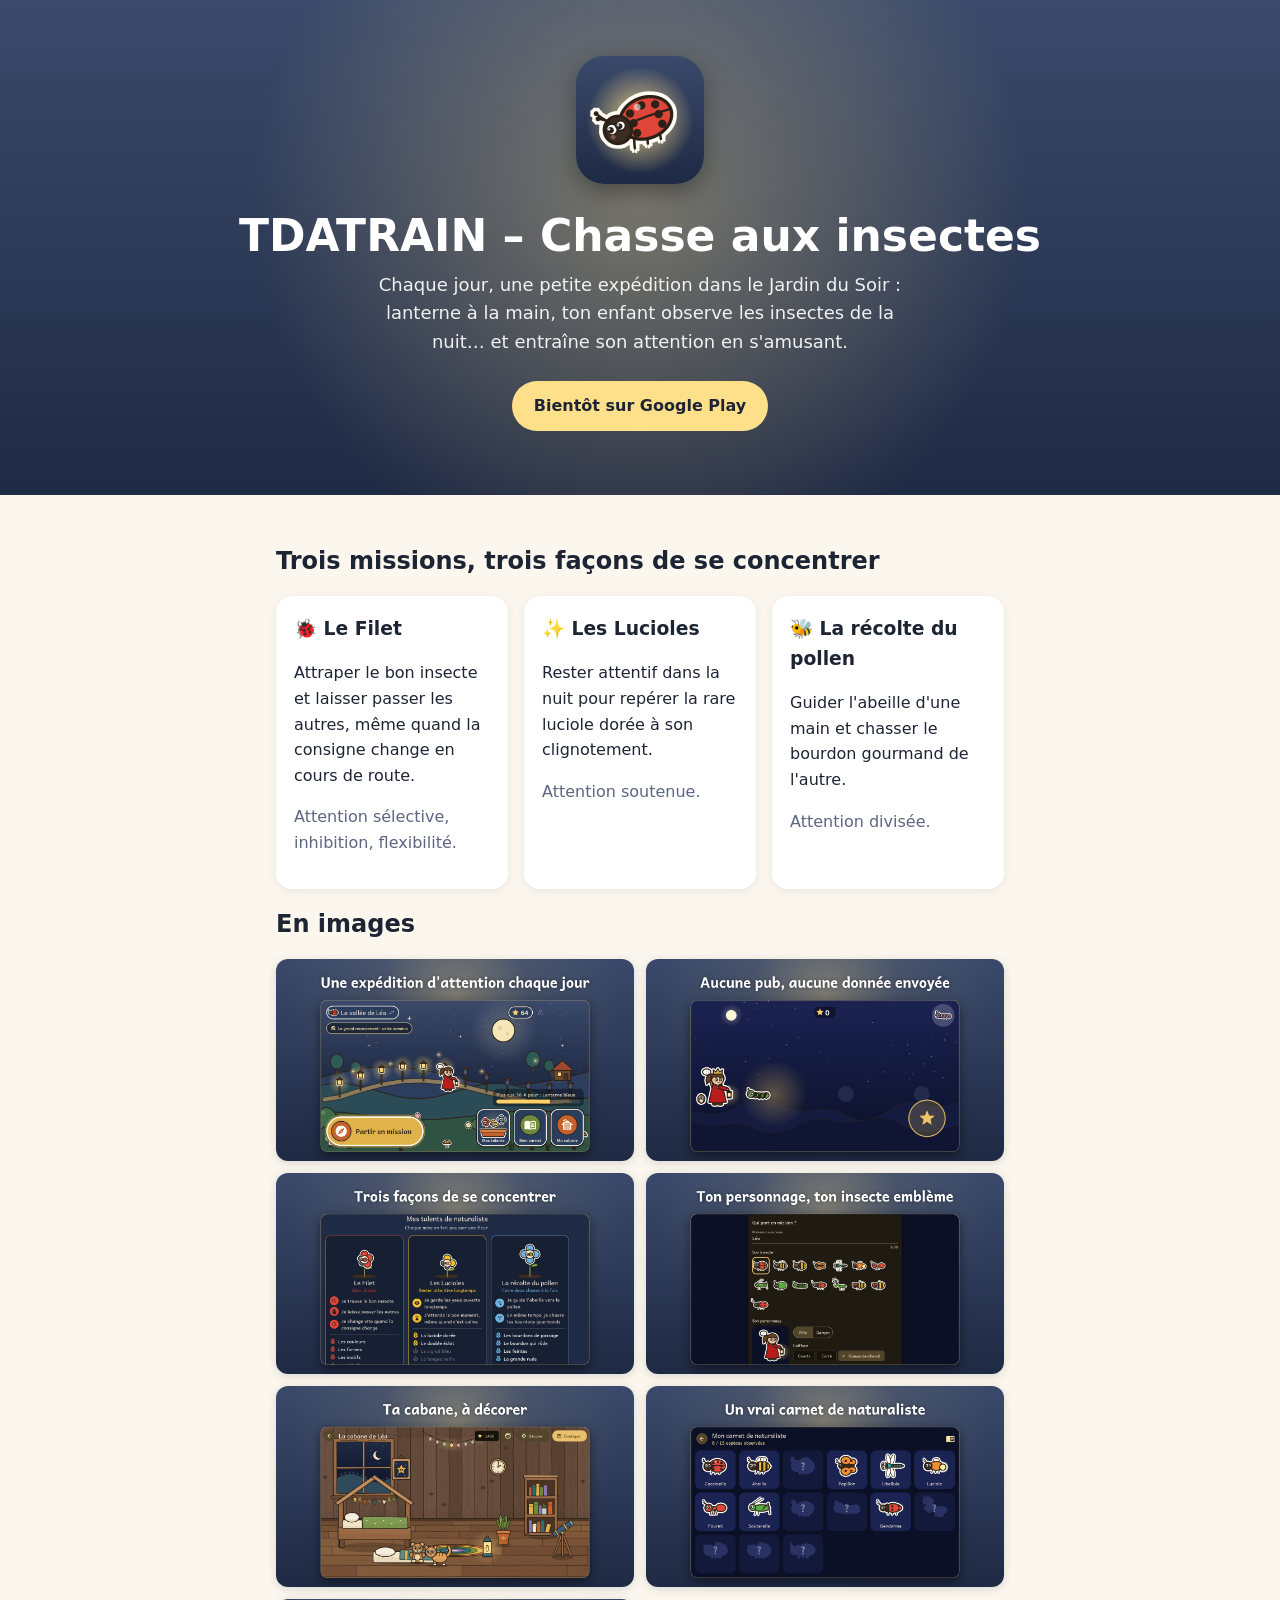
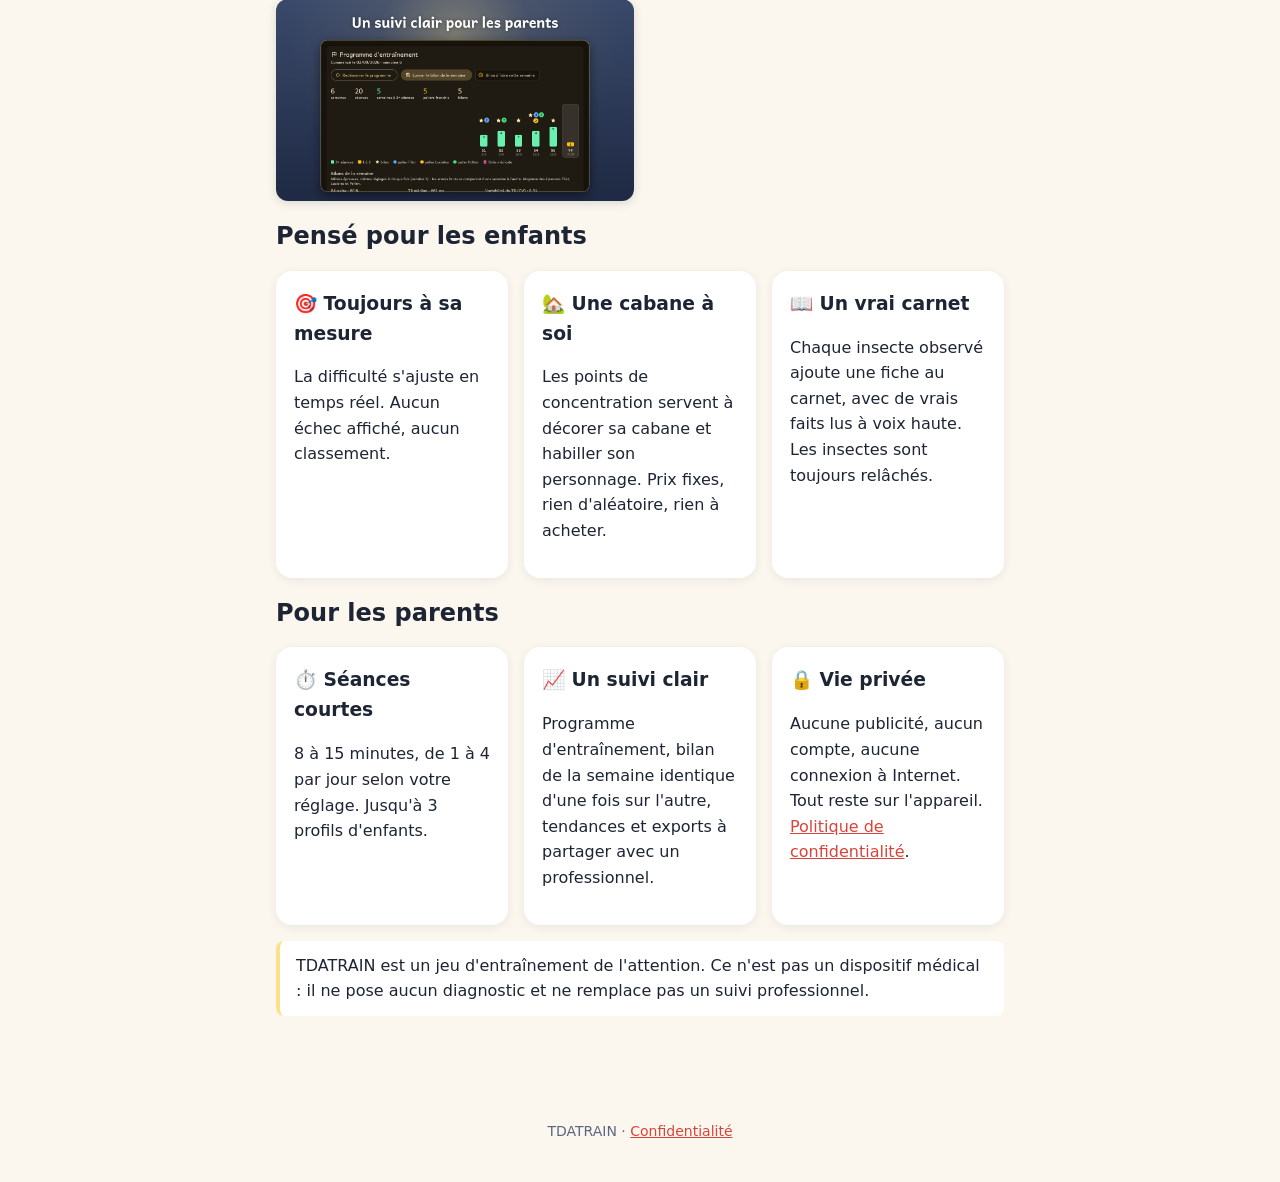
==== docs/index.html @ c97c9a5f "Add files via upload" ====
<!doctype html>
<html lang="fr">
<head>
<meta charset="utf-8">
<meta name="viewport" content="width=device-width, initial-scale=1">
<title>TDATRAIN</title>
<meta name="description" content="Un jeu d'attention tout doux pour les enfants : observer les insectes du Jardin du Soir. Sans publicité, sans Internet.">
<link rel="icon" href="icon-512.png">
<link rel="stylesheet" href="style.css">
</head>
<body>
<header class="hero">
  <img class="icon" src="icon-512.png" alt="Icône de TDATRAIN : une coccinelle">
  <h1>TDATRAIN – Chasse aux insectes</h1>
  <p>Chaque jour, une petite expédition dans le Jardin du Soir : lanterne à la main, ton enfant observe les insectes de la nuit… et entraîne son attention en s'amusant.</p>
  <a class="badge" href="#telecharger">Bientôt sur Google Play</a>
</header>

<main class="page">
  <h2>Trois missions, trois façons de se concentrer</h2>
  <div class="grid">
    <div class="card"><h3>🐞 Le Filet</h3><p>Attraper le bon insecte et laisser passer les autres, même quand la consigne change en cours de route.</p><p class="muted">Attention sélective, inhibition, flexibilité.</p></div>
    <div class="card"><h3>✨ Les Lucioles</h3><p>Rester attentif dans la nuit pour repérer la rare luciole dorée à son clignotement.</p><p class="muted">Attention soutenue.</p></div>
    <div class="card"><h3>🐝 La récolte du pollen</h3><p>Guider l'abeille d'une main et chasser le bourdon gourmand de l'autre.</p><p class="muted">Attention divisée.</p></div>
  </div>

  <h2>En images</h2>
  <div class="shots">
    <img src="img/1-accueil.png" alt="L'accueil : la vallée du Jardin du Soir" loading="lazy">
    <img src="img/2-mission.png" alt="Une mission en cours" loading="lazy">
    <img src="img/3-talents.png" alt="Les talents : trois fleurs qui grandissent" loading="lazy">
    <img src="img/4-personnage.png" alt="Choisir son personnage" loading="lazy">
    <img src="img/5-cabane.png" alt="La cabane à décorer" loading="lazy">
    <img src="img/6-carnet.png" alt="Le carnet de naturaliste" loading="lazy">
    <img src="img/7-parents.png" alt="Le suivi pour les parents" loading="lazy">
  </div>

  <h2>Pensé pour les enfants</h2>
  <div class="grid">
    <div class="card"><h3>🎯 Toujours à sa mesure</h3><p>La difficulté s'ajuste en temps réel. Aucun échec affiché, aucun classement.</p></div>
    <div class="card"><h3>🏡 Une cabane à soi</h3><p>Les points de concentration servent à décorer sa cabane et habiller son personnage. Prix fixes, rien d'aléatoire, rien à acheter.</p></div>
    <div class="card"><h3>📖 Un vrai carnet</h3><p>Chaque insecte observé ajoute une fiche au carnet, avec de vrais faits lus à voix haute. Les insectes sont toujours relâchés.</p></div>
  </div>

  <h2>Pour les parents</h2>
  <div class="grid">
    <div class="card"><h3>⏱️ Séances courtes</h3><p>8 à 15 minutes, de 1 à 4 par jour selon votre réglage. Jusqu'à 3 profils d'enfants.</p></div>
    <div class="card"><h3>📈 Un suivi clair</h3><p>Programme d'entraînement, bilan de la semaine identique d'une fois sur l'autre, tendances et exports à partager avec un professionnel.</p></div>
    <div class="card"><h3>🔒 Vie privée</h3><p>Aucune publicité, aucun compte, aucune connexion à Internet. Tout reste sur l'appareil. <a href="privacy.html">Politique de confidentialité</a>.</p></div>
  </div>

  <p class="note" id="telecharger">TDATRAIN est un jeu d'entraînement de l'attention. Ce n'est pas un dispositif médical : il ne pose aucun diagnostic et ne remplace pas un suivi professionnel.</p>
</main>

<footer>TDATRAIN · <a href="privacy.html">Confidentialité</a></footer>
</body>
</html>
---- docs/style.css ----
:root {
  --night: #1f2a44;
  --dusk: #3b4a6b;
  --glow: #ffe08a;
  --ink: #1d2433;
  --paper: #fbf7ee;
  --muted: #5d6680;
  --red: #d9443a;
}
* { box-sizing: border-box; }
body {
  margin: 0;
  font-family: "Andika", "Segoe UI", system-ui, sans-serif;
  color: var(--ink);
  background: var(--paper);
  line-height: 1.6;
}
a { color: var(--red); }
.page { max-width: 760px; margin: 0 auto; padding: 32px 16px 64px; }
.muted { color: var(--muted); }
.todo { background: #ffe9a8; padding: 0 4px; border-radius: 4px; }
h1, h2 { line-height: 1.25; }
.hero {
  color: #fff;
  background: radial-gradient(circle at 50% 40%, rgba(255,224,138,.35), transparent 55%),
              linear-gradient(var(--dusk), var(--night));
  text-align: center;
  padding: 56px 16px 64px;
}
.hero img.icon { width: 128px; height: 128px; border-radius: 28px; box-shadow: 0 8px 24px rgba(0,0,0,.35); }
.hero h1 { font-size: clamp(28px, 6vw, 44px); margin: 16px 0 8px; }
.hero p { max-width: 560px; margin: 0 auto; font-size: 18px; opacity: .92; }
.badge {
  display: inline-block; margin-top: 24px; padding: 12px 22px; border-radius: 999px;
  background: var(--glow); color: var(--ink); font-weight: 700; text-decoration: none;
}
.grid { display: grid; gap: 16px; grid-template-columns: repeat(auto-fit, minmax(210px, 1fr)); }
.card { background: #fff; border-radius: 16px; padding: 18px; box-shadow: 0 2px 10px rgba(29,36,51,.08); }
.card h3 { margin: 0 0 6px; }
.shots { display: grid; gap: 12px; grid-template-columns: repeat(auto-fit, minmax(260px, 1fr)); }
.shots img { width: 100%; border-radius: 12px; box-shadow: 0 2px 10px rgba(29,36,51,.15); }
.note { border-left: 4px solid var(--glow); background: #fff; padding: 12px 16px; border-radius: 8px; }
footer { text-align: center; color: var(--muted); font-size: 14px; padding: 24px 16px 40px; }
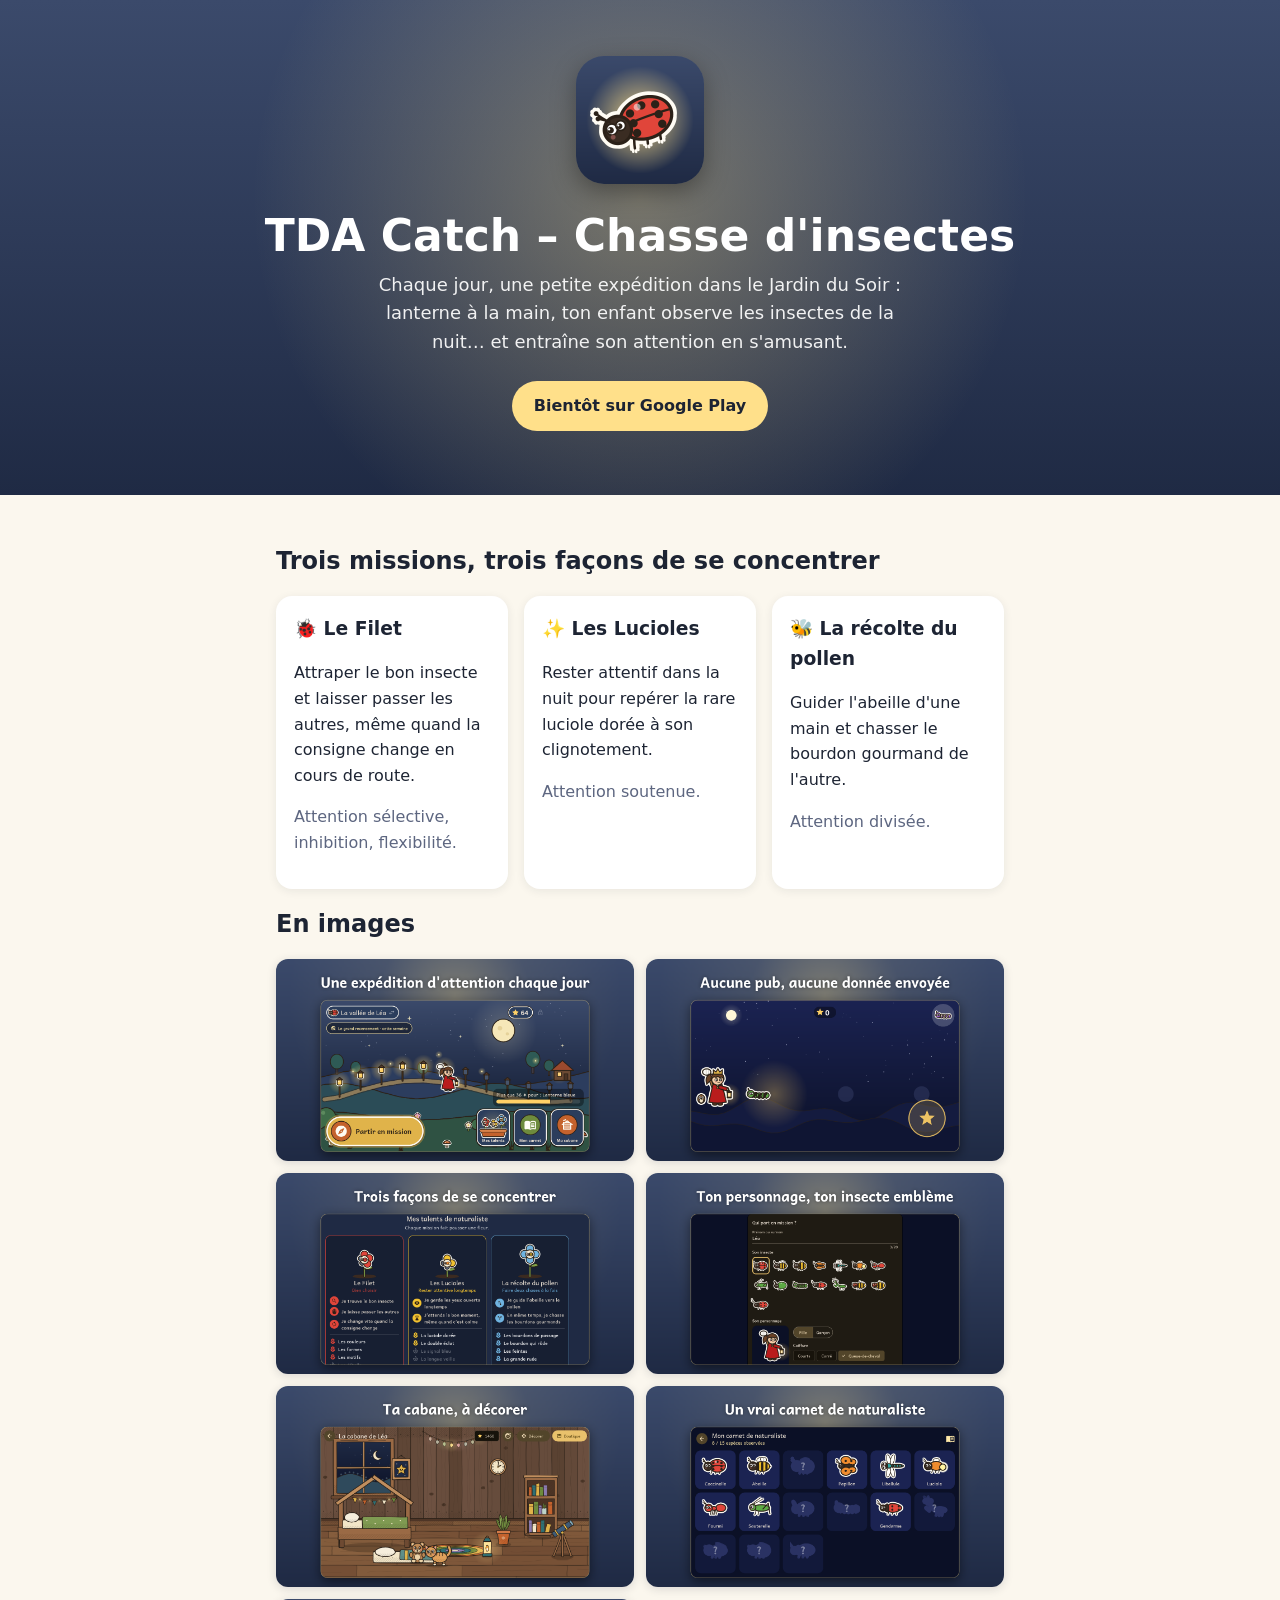
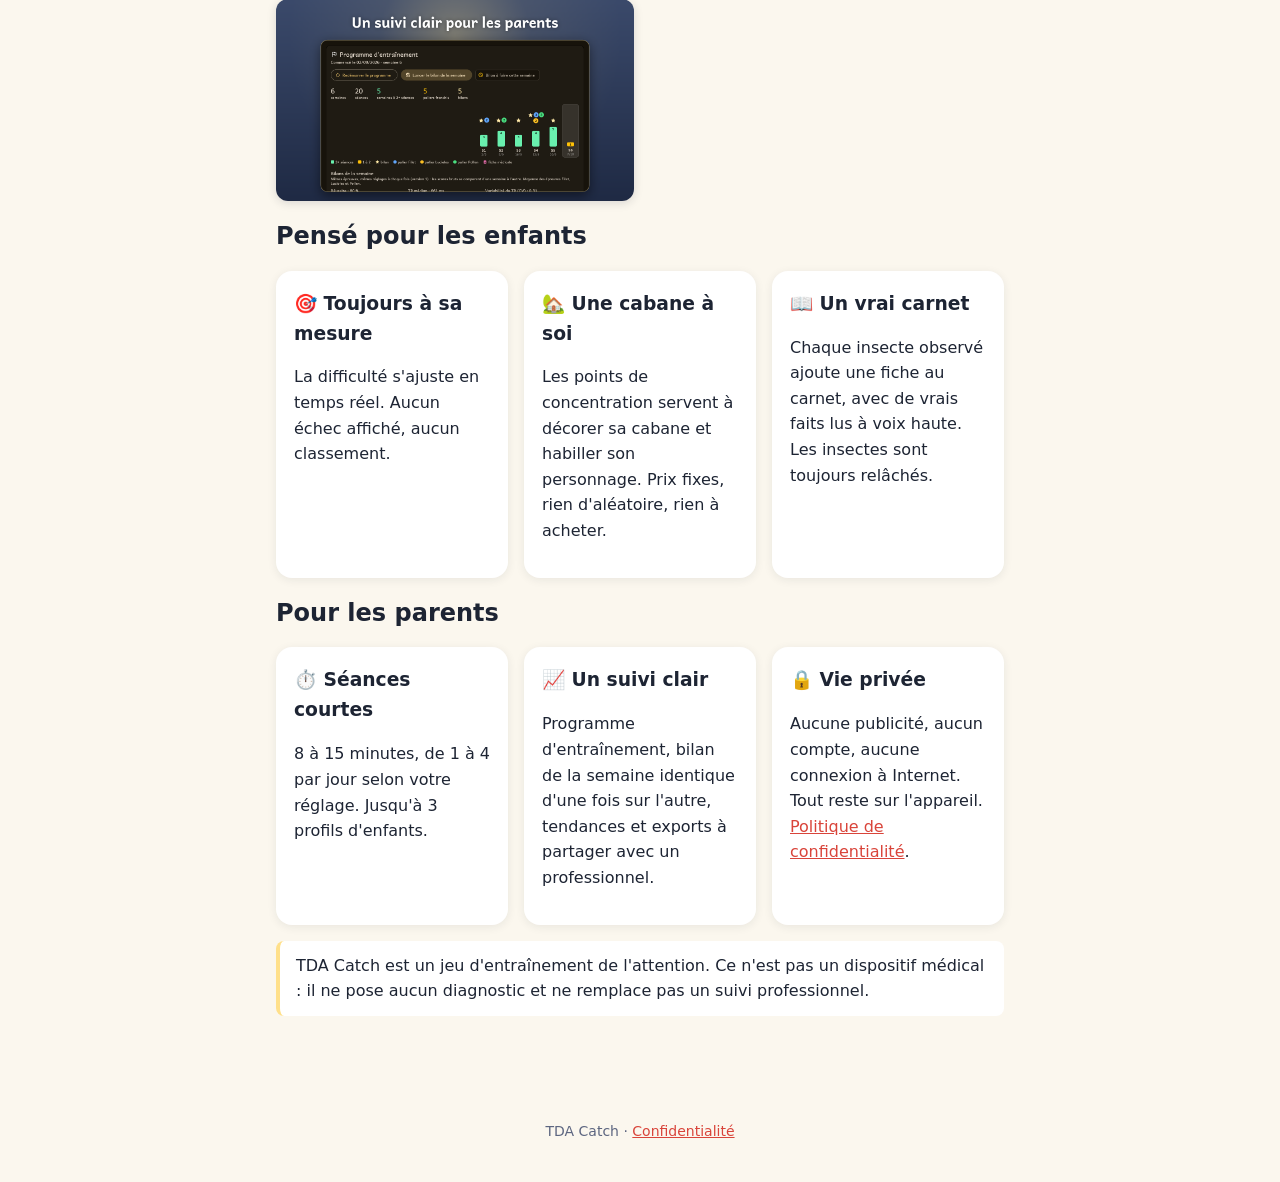
==== commit 16db2772: "Add files via upload" ====
--- a/docs/index.html
+++ b/docs/index.html
@@ -3,15 +3,15 @@
 <head>
 <meta charset="utf-8">
 <meta name="viewport" content="width=device-width, initial-scale=1">
-<title>TDATRAIN</title>
+<title>TDA Catch</title>
 <meta name="description" content="Un jeu d'attention tout doux pour les enfants : observer les insectes du Jardin du Soir. Sans publicité, sans Internet.">
 <link rel="icon" href="icon-512.png">
 <link rel="stylesheet" href="style.css">
 </head>
 <body>
 <header class="hero">
-  <img class="icon" src="icon-512.png" alt="Icône de TDATRAIN : une coccinelle">
-  <h1>TDATRAIN – Chasse aux insectes</h1>
+  <img class="icon" src="icon-512.png" alt="Icône de TDA Catch : une coccinelle">
+  <h1>TDA Catch – Chasse d'insectes</h1>
   <p>Chaque jour, une petite expédition dans le Jardin du Soir : lanterne à la main, ton enfant observe les insectes de la nuit… et entraîne son attention en s'amusant.</p>
   <a class="badge" href="#telecharger">Bientôt sur Google Play</a>
 </header>
@@ -49,9 +49,9 @@
     <div class="card"><h3>🔒 Vie privée</h3><p>Aucune publicité, aucun compte, aucune connexion à Internet. Tout reste sur l'appareil. <a href="privacy.html">Politique de confidentialité</a>.</p></div>
   </div>
 
-  <p class="note" id="telecharger">TDATRAIN est un jeu d'entraînement de l'attention. Ce n'est pas un dispositif médical : il ne pose aucun diagnostic et ne remplace pas un suivi professionnel.</p>
+  <p class="note" id="telecharger">TDA Catch est un jeu d'entraînement de l'attention. Ce n'est pas un dispositif médical : il ne pose aucun diagnostic et ne remplace pas un suivi professionnel.</p>
 </main>
 
-<footer>TDATRAIN · <a href="privacy.html">Confidentialité</a></footer>
+<footer>TDA Catch · <a href="privacy.html">Confidentialité</a></footer>
 </body>
 </html>
